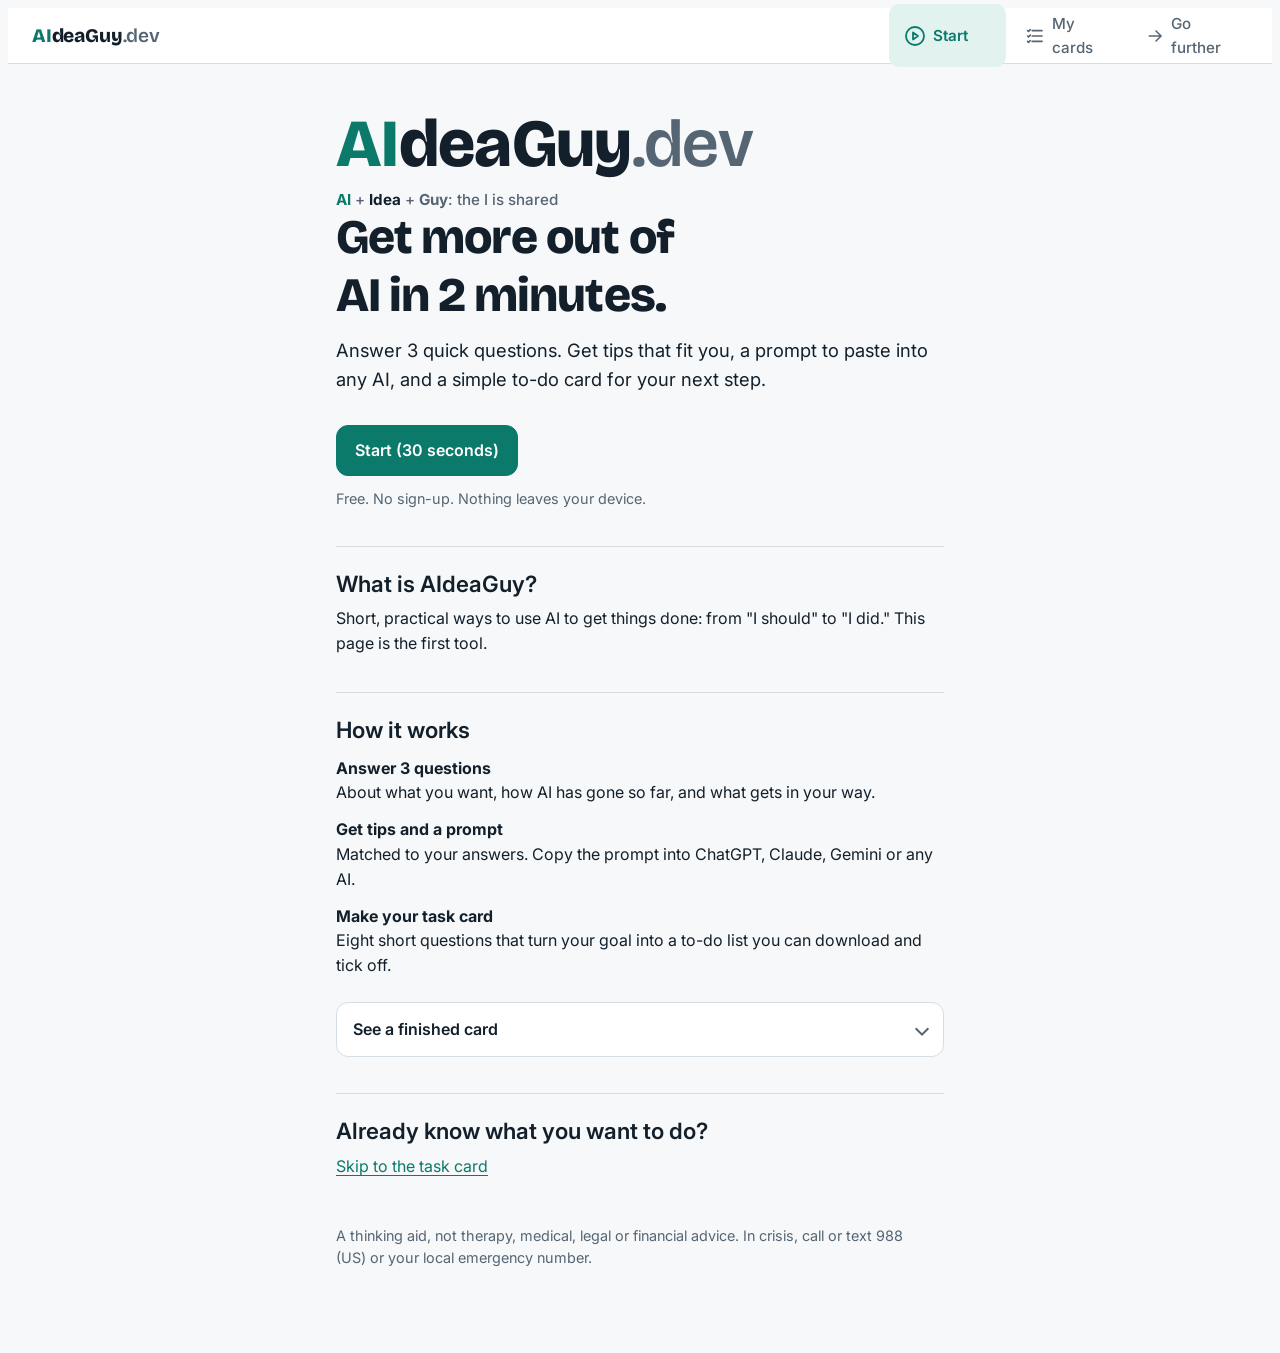
==== index.html @ fec513a1 "AIdeaGuy site v3 with animated wordmark Co-Authored-By: Claude Sonnet 5.5 <noreply@anthropic.com>" ====
<!doctype html>
<html lang="en"><head><meta charset="utf-8"><meta name="viewport" content="width=device-width,initial-scale=1,viewport-fit=cover">
<title>AIdeaGuy</title>
<meta name="description" content="Answer three quick questions and get a plan for getting more from AI, plus a task card you can download as your to-do list. Free, no sign-up.">
<meta name="theme-color" content="#0b7a6b">
<meta property="og:title" content="AIdeaGuy: get more from AI"><meta property="og:description" content="Three quick questions, then a plan and a task card you can download. Free, no sign-up."><meta property="og:type" content="website">
<link rel="icon" href="data:image/svg+xml,%3Csvg xmlns=%27http://www.w3.org/2000/svg%27 viewBox=%270 0 32 32%27%3E%3Crect width=%2732%27 height=%2732%27 rx=%277%27 fill=%27%230b7a6b%27/%3E%3Cpath d=%27M9 17l5 5 9-11%27 stroke=%27white%27 stroke-width=%274%27 fill=%27none%27/%3E%3C/svg%3E">
<link rel="preconnect" href="https://fonts.googleapis.com">
<link rel="stylesheet" href="https://fonts.googleapis.com/css2?family=Bricolage+Grotesque:opsz,wght@12..96,700;12..96,800&family=Inter:wght@400;500;600&display=swap">
<style>
/* Layout: phone first. Sticky top bar, one task per screen, bottom tab bar on phones that moves to the top bar from 720px.
   Accent only on the main action and the current tab. One family (Inter) for the tool; Bricolage only for the landing headline. */
:root{
  --bg:#f6f8fa; --surface:#ffffff; --fg:#13202b; --mut:#566573; --line:#d5dde5; --field:#ffffff;
  --accent:#0b7a6b; --accent-fg:#ffffff; --accent-soft:#e1f2ef; --note:#fbefd9;
  --f-head:"Bricolage Grotesque","Inter","Segoe UI",system-ui,sans-serif;
  --f-body:"Inter","Segoe UI",system-ui,sans-serif;
  --bar-h:56px;
}
@media (prefers-color-scheme:dark){:root:not([data-theme="light"]){
  --bg:#0e161d; --surface:#16212b; --fg:#e8eef3; --mut:#9aabb9; --line:#2a3b4c; --field:#0e161d;
  --accent:#4fd1bd; --accent-fg:#06201b; --accent-soft:#12302c; --note:#33260f; color-scheme:dark}}
:root[data-theme="dark"]{
  --bg:#0e161d; --surface:#16212b; --fg:#e8eef3; --mut:#9aabb9; --line:#2a3b4c; --field:#0e161d;
  --accent:#4fd1bd; --accent-fg:#06201b; --accent-soft:#12302c; --note:#33260f; color-scheme:dark}
*{box-sizing:border-box}
body{background:var(--bg);color:var(--fg);font:1rem/1.55 var(--f-body);-webkit-text-size-adjust:100%}
::selection{background:var(--accent);color:var(--accent-fg)}
button,input,textarea{font:inherit;color:inherit}
button{cursor:pointer}
:focus-visible{outline:3px solid var(--accent);outline-offset:2px;border-radius:6px}
a{color:var(--accent);text-underline-offset:3px}
h1,h2,h3{margin:0;line-height:1.2;text-wrap:balance}
h1{font-family:var(--f-head);font-weight:800;font-size:clamp(2rem,9vw,3rem);letter-spacing:-.02em}
h2{font-size:1.4rem;font-weight:600}
h3{font-size:1.05rem;font-weight:600}
p{margin:0 0 .75rem;max-width:65ch}
.mut{color:var(--mut)}
.small{font-size:.9rem}

/* top bar + nav */
.top{position:sticky;top:env(safe-area-inset-top,0px);z-index:20;background:var(--surface);border-bottom:1px solid var(--line);
  display:flex;align-items:center;gap:12px;justify-content:space-between;height:var(--bar-h);
  padding-left:max(16px,env(safe-area-inset-left,0px));padding-right:max(16px,env(safe-area-inset-right,0px))}
body::before{content:"";position:fixed;inset:0 0 auto;height:env(safe-area-inset-top,0px);background:var(--surface);z-index:30}
.brand{font:800 1.2rem var(--f-head);letter-spacing:-.01em;text-decoration:none;color:var(--fg)}
.priv{font-size:.8rem;color:var(--mut)}
nav.tabs{position:fixed;left:0;right:0;bottom:0;z-index:20;background:var(--surface);border-top:1px solid var(--line);display:flex;
  padding-bottom:env(safe-area-inset-bottom,0px);padding-left:env(safe-area-inset-left,0px);padding-right:env(safe-area-inset-right,0px)}
nav.tabs a{flex:1;display:flex;flex-direction:column;align-items:center;gap:2px;padding:8px 4px;min-height:56px;font-size:.78rem;font-weight:500;color:var(--mut);text-decoration:none}
nav.tabs a svg{width:24px;height:24px;stroke:currentColor;fill:none;stroke-width:1.8;stroke-linecap:round;stroke-linejoin:round}
nav.tabs a[aria-current="page"]{color:var(--accent);font-weight:600}
.wrap{max-width:640px;margin:0 auto;padding-top:24px;padding-bottom:calc(96px + env(safe-area-inset-bottom,0px));
  padding-left:max(16px,env(safe-area-inset-left,0px));padding-right:max(16px,env(safe-area-inset-right,0px))}
@media (min-width:720px){
  nav.tabs{position:static;border:0;background:none;padding:0;gap:4px}
  nav.tabs a{flex-direction:row;gap:6px;min-height:44px;padding:8px 14px;border-radius:10px;font-size:.95rem}
  nav.tabs a[aria-current="page"]{background:var(--accent-soft)}
  .top{padding-left:max(24px,env(safe-area-inset-left,0px));padding-right:max(24px,env(safe-area-inset-right,0px))}
  .priv{display:none}
  .wrap{padding-bottom:64px;padding-top:40px}
}

/* controls */
.btn,.ghost,.chip{min-height:48px;border-radius:12px;padding:12px 18px;border:1px solid var(--line);background:var(--surface);font-weight:500;transition:border-color .15s,background-color .15s}
.btn{background:var(--accent);border-color:var(--accent);color:var(--accent-fg);font-weight:600;width:100%}
.btn:hover{filter:brightness(1.06)}
.ghost{background:transparent;width:100%}
.ghost:hover,.chip:hover{border-color:var(--accent)}
.chip{text-align:left;width:100%}
.chip[aria-pressed="true"]{border-color:var(--accent);background:var(--accent-soft);font-weight:600}
.stack{display:grid;gap:10px;margin-top:16px}
.inline{display:flex;gap:8px;flex-wrap:wrap}
.inline .chip{width:auto;flex:1 1 auto;text-align:center}
@media (min-width:480px){.btn,.ghost{width:auto}}
.linkbtn{background:none;border:0;padding:8px 0;color:var(--accent);min-height:44px;text-decoration:underline;text-underline-offset:3px;text-align:left}
textarea,input[type=text],input[type=email]{width:100%;padding:12px;border-radius:12px;border:1px solid var(--line);background:var(--field);font-size:1rem;line-height:1.45;min-height:48px}
textarea{min-height:84px;resize:vertical}
textarea::placeholder,input::placeholder{color:var(--mut)}
label{display:block;font-weight:600;margin-bottom:4px}
.help{font-size:.9rem;color:var(--mut);margin-bottom:8px}
.bar{height:6px;border-radius:3px;background:var(--line);overflow:hidden;margin:6px 0 20px}
.bar i{display:block;height:100%;background:var(--accent);transition:width .2s ease-out}
.back{margin-top:12px}

/* content blocks (plain, not cards) */
.hero p.lede{font-size:1.15rem;margin-top:12px}
.hero .btn{margin-top:20px}
.steps{list-style:none;margin:12px 0 0;padding:0;display:grid;gap:12px}
.steps b{display:block}
.sect{margin-top:36px;padding-top:24px;border-top:1px solid var(--line)}
.note{background:var(--note);border-radius:10px;padding:12px 14px;margin:14px 0}
.soft{background:var(--accent-soft);border-radius:10px;padding:12px 14px;margin:14px 0}
.tips{list-style:none;margin:12px 0 0;padding:0;display:grid;gap:14px}
.tips li .t{display:block}
.rate{display:flex;gap:8px;margin-top:4px}
.rate button{min-height:44px;padding:6px 14px;border-radius:10px;border:1px solid var(--line);background:transparent;font-size:.88rem;color:var(--mut)}
.rate button[aria-pressed="true"]{border-color:var(--accent);background:var(--accent-soft);color:var(--fg);font-weight:600}
.plain{margin:10px 0 0;padding-left:1.2rem;display:grid;gap:8px}
pre.prompt{white-space:pre-wrap;overflow-wrap:anywhere;background:var(--surface);border:1px solid var(--line);border-radius:12px;padding:14px;font:.92rem/1.5 var(--f-body);margin:8px 0 0}
.vote{display:grid;gap:8px;margin:10px 0}
.vote div{background:var(--surface);border:1px solid var(--line);border-radius:12px;padding:10px 14px;overflow-wrap:anywhere}
.vote b{font-weight:600}
.slot{margin-top:20px}
.slot form{display:grid;gap:10px}
.follow{margin-top:28px}
.follow a{margin-right:16px}

/* card form */
details.f{border:1px solid var(--line);border-radius:12px;background:var(--surface);margin:10px 0}
details.f>summary{list-style:none;cursor:pointer;padding:14px 16px;min-height:52px;display:flex;justify-content:space-between;gap:12px;align-items:center;font-weight:600}
details.f>summary::-webkit-details-marker{display:none}
details.f>summary::after{content:"";width:8px;height:8px;border-right:2px solid var(--mut);border-bottom:2px solid var(--mut);transform:rotate(45deg);flex:none;transition:transform .15s}
details.f[open]>summary::after{transform:rotate(-135deg)}
details.f .body{padding:0 16px 16px}
.tagc{font-size:.78rem;font-weight:500;color:var(--mut);margin-left:6px}
.tagc.must{color:var(--accent);font-weight:600}
.cnt{font-size:.9rem;color:var(--mut);margin:4px 0 10px}
.err{color:#b3261e;font-size:.92rem;margin-top:8px}
@media (prefers-color-scheme:dark){:root:not([data-theme="light"]) .err{color:#ff9a8f}}
:root[data-theme="dark"] .err{color:#ff9a8f}

/* checklist + cards */
.todo{list-style:none;margin:10px 0;padding:0;display:grid;gap:8px}
.todo label{display:flex;gap:12px;align-items:flex-start;font-weight:400;margin:0;padding:12px;border:1px solid var(--line);border-radius:12px;background:var(--surface);min-height:48px;cursor:pointer}
.todo input{width:22px;height:22px;flex:none;margin-top:1px;accent-color:var(--accent)}
.todo input:checked+span{color:var(--mut);text-decoration:line-through}
.cardbox{border:1px solid var(--line);border-radius:12px;background:var(--surface);margin:12px 0}
.cardbox .row{padding:12px 14px;border-top:1px solid var(--line);overflow-wrap:anywhere;white-space:pre-wrap}
.cardbox .row:first-child{border-top:0}
.cardbox b{display:block;font-size:.85rem;color:var(--mut);font-weight:600}
.stats{display:flex;gap:24px;margin:8px 0 16px}
.stats b{display:block;font:700 1.6rem var(--f-head);font-variant-numeric:tabular-nums}
.empty{padding:20px;border:1px dashed var(--line);border-radius:12px}
@media (prefers-reduced-motion:reduce){*{transition:none!important}}
</style>
<link rel="stylesheet" href="wm.css">
</head><body>

<header class="top">
  <a class="brand" href="#start" aria-label="AIdeaGuy home"><span class="wm" aria-hidden="true"><span class="a">A</span><span class="i">I</span><span class="dea">dea</span><span class="guy">Guy</span><span class="dev">.dev</span></span></a>
  <span class="priv">Free · stays on your device</span>
  <nav class="tabs" aria-label="Main">
    <a href="#start" id="n-start"><svg viewBox="0 0 24 24" aria-hidden="true"><circle cx="12" cy="12" r="9"/><path d="M10 8.5l5 3.5-5 3.5z"/></svg>Start</a>
    <a href="#cards" id="n-cards"><svg viewBox="0 0 24 24" aria-hidden="true"><path d="M9 6h11M9 12h11M9 18h11"/><path d="M4 6l1 1 2-2M4 12l1 1 2-2M4 18l1 1 2-2"/></svg>My cards</a>
    <a href="#more" id="n-more"><svg viewBox="0 0 24 24" aria-hidden="true"><path d="M5 12h14M13 6l6 6-6 6"/></svg>Go further</a>
  </nav>
</header>
<main class="wrap" id="app" aria-live="polite"></main>

<script src="wm.js"></script>
<script>
(function(){
  var KEY="aideaguy.v2", app=document.getElementById("app"), blocked=false;
  /* Optional config, read from links.json beside this page: {"tiktok":"https://...","linkedin":"https://...","leadEndpoint":"https://..."}.
     Empty values show nothing. When a value is filled in, the matching footer link or email box appears with no code change. */
  var CFG={tiktok:"",linkedin:"",leadEndpoint:""}, pending=[];
  function load(){try{var s=JSON.parse(localStorage.getItem(KEY)||"null");if(s&&Array.isArray(s.cards)){s.tips=s.tips||{};return s}}catch(e){}return{cards:[],tips:{}}}
  var store=load();
  function save(){try{localStorage.setItem(KEY,JSON.stringify(store))}catch(e){blocked=true}}
  function h(tag,at){var el=document.createElement(tag);at=at||{};for(var k in at){if(k==="class")el.className=at[k];else if(k==="text")el.textContent=at[k];else if(k.slice(0,2)==="on")el.addEventListener(k.slice(2),at[k]);else el.setAttribute(k,at[k])}
    for(var i=2;i<arguments.length;i++){var c=arguments[i];if(c==null)continue;el.appendChild(typeof c==="string"?document.createTextNode(c):c)}return el}
  function clear(n){while(n.firstChild)n.removeChild(n.firstChild)}
  function top(){window.scrollTo(0,0)}
  function isHttps(u){return typeof u==="string"&&/^https:\/\//.test(u)}

  /* ---------- optional: email box and follow links ---------- */
  function fillLead(d,src){
    clear(d);
    var f=h("form",{novalidate:"novalidate"});
    var inp=h("input",{type:"email",id:"lead-"+src,"aria-label":"Your email",placeholder:"you@example.com",autocomplete:"email",required:"required"});
    var msg=h("p",{class:"small mut","aria-live":"polite",text:"Only your email is sent. Your cards stay on your device. Unsubscribe any time."});
    var go=h("button",{class:"ghost",type:"submit",text:"Email me new tips"});
    f.appendChild(h("h3",{text:"Want a new tip now and then?"}));f.appendChild(inp);f.appendChild(go);f.appendChild(msg);
    f.addEventListener("submit",function(e){e.preventDefault();
      if(!inp.validity.valid||!inp.value.trim()){msg.textContent="Enter an email like you@example.com.";inp.focus();return}
      go.disabled=true;go.textContent="Sending...";
      fetch(CFG.leadEndpoint,{method:"POST",headers:{"Content-Type":"application/json",Accept:"application/json"},body:JSON.stringify({email:inp.value.trim(),source:src,site:"aideaguy"})})
        .then(function(r){if(!r.ok)throw 0;f.innerHTML="";f.appendChild(h("p",{text:"Thanks. You're on the list."}))})
        .catch(function(){go.disabled=false;go.textContent="Email me new tips";msg.textContent="That didn't go through. Check your connection and try again."})});
    d.appendChild(f)}
  function leadSlot(src){var d=h("div",{class:"slot"});if(isHttps(CFG.leadEndpoint))fillLead(d,src);else pending.push([d,src]);return d}
  function followEl(){var tt=isHttps(CFG.tiktok),li=isHttps(CFG.linkedin);if(!tt&&!li)return null;
    var p=h("p",{class:"follow"},"Follow for more tips: ");
    if(tt)p.appendChild(h("a",{href:CFG.tiktok,target:"_blank",rel:"noopener",text:"TikTok"}));
    if(li)p.appendChild(h("a",{href:CFG.linkedin,target:"_blank",rel:"noopener",text:"LinkedIn"}));return p}
  var followSlots=[];
  function followSlot(){var d=h("div");var e=followEl();if(e)d.appendChild(e);else followSlots.push(d);return d}
  try{fetch("links.json",{cache:"no-store"}).then(function(r){return r.ok?r.json():null}).then(function(j){
    if(!j)return;CFG.tiktok=j.tiktok||"";CFG.linkedin=j.linkedin||"";CFG.leadEndpoint=j.leadEndpoint||"";
    pending.forEach(function(p){if(isHttps(CFG.leadEndpoint)&&document.body.contains(p[0]))fillLead(p[0],p[1])});
    followSlots.forEach(function(d){var e=followEl();if(e&&document.body.contains(d))d.appendChild(e)})}).catch(function(){})}catch(e){}

  /* ---------- quick questions (3) ---------- */
  var Q=[
    {k:"goal",ask:"What do you want AI to help you with?",opts:[["work","Get something done (work or school)"],["learn","Learn something"],["make","Make or write something"],["earn","Earn or grow (business, channel, side income)"],["decide","Make a decision"]]},
    {k:"exp",ask:"How has AI gone for you so far?",opts:[["new","I have barely tried it"],["meh","I tried it and the answers felt generic"],["often","I use it often and want more from it"]]},
    {k:"snag",ask:"What gets in your way most?",opts:[["ask","I don't know what to ask"],["generic","Answers are generic or off"],["trust","I'm not sure I can trust the answers"],["finish","I start things but don't finish them"]]}
  ];
  /* Tip pools. Each tip has an id so the page can remember what you found useful (on this device only). */
  var TIPS={
    ask:[["a1","Start with the result you want and who it is for, not a question."],["a2","Tell the AI to ask you up to 3 questions before it answers."],["a3","Paste something real (an email, a list, a draft) instead of describing it."],["a4","Say what you already tried. It stops the AI repeating the obvious."],["a5","Ask: \"What would you need to know from me to do this well?\""],["a6","Start small: ask for an outline first, then fill it in one part at a time."]],
    generic:[["g1","Give context: who you are, what you tried, and what a good answer looks like."],["g2","Ask for 2 options with the tradeoffs, not one answer."],["g3","Say what to avoid. \"No jargon, under 150 words\" changes a lot."],["g4","Paste an example of what you like and say \"more like this.\""],["g5","Give it a role and an audience: \"Explain this to a busy manager.\""],["g6","If the first answer is off, say what is off and ask again. Treat it as a conversation."]],
    trust:[["t1","Ask it to list what it is unsure about and what you should check yourself."],["t2","Check one claim against a source you trust before you act on it."],["t3","For money, health or legal choices, use AI to prepare your questions, then ask a professional."],["t4","Ask: \"What would make this answer wrong?\""],["t5","Ask the same question to a second AI and compare. Disagreement shows where to look."],["t6","Be most careful with numbers, dates, names and quotes. Those are where AI slips."]],
    finish:[["f1","Ask for the smallest next step you can do in 10 minutes."],["f2","Pick a time to start, then come back and write what happened."],["f3","Work on one goal at a time. Park the rest in a list."],["f4","Tell the AI your deadline and ask it to work backward from it."],["f5","Ask what the very first thing is and do only that. Then ask again."],["f6","Write down how you will know you are done before you start."]]
  };
  var GOALT={
    work:[["w1","Paste the real task and the deadline. Ask what to do first."],["w2","Ask it to turn a messy brain-dump into a short priority list."],["w3","Have it draft the first version of the email or doc, then you edit."]],
    learn:[["l1","Ask it to quiz you instead of only explaining. You remember what you answer."],["l2","Ask for a 3-step learning path with one small project at each step."],["l3","Explain the idea back in your own words and ask it to find the gaps."]],
    make:[["m1","Show it an example you like and ask for a rough first draft you can edit."],["m2","Ask for 5 different angles before you pick one to develop."],["m3","Edit hard. Tell it what to cut and what to keep, then ask for a second draft."]],
    earn:[["e1","Ask for the cheapest way to test the idea this week, before building anything."],["e2","Ask who would pay for this and what they pay for now. Check that with a real person."],["e3","Treat any income promise, from AI or from anyone, as unproven until you see real results."]],
    decide:[["d1","Ask for the strongest argument against your favorite option."],["d2","List what you would regret in a year if you chose each option."],["d3","Ask what information would change your mind, then go and get it."]]
  };
  var EXP={new:"You don't need special wording. Plain sentences work, and you can say \"I'm new to this, explain simply.\"",meh:"Generic answers usually come from generic questions. Adding context usually fixes most of it.",often:"Save the prompts that worked and reuse them. A short list of your own beats starting fresh each time."};
  var GOALTXT={work:"Get something done for work or school",learn:"Learn something I care about",make:"Make or write something",earn:"Earn or grow something (business, channel, side income)",decide:"Make a decision I've been stuck on"};
  function ts(id){return store.tips[id]||(store.tips[id]={seen:0,rate:""})}
  function pick(pool,n){var c=pool.filter(function(t){return ts(t[0]).rate!=="down"});
    c.sort(function(a,b){var A=ts(a[0]),B=ts(b[0]);return(A.seen*2-(A.rate==="up"?1:0))-(B.seen*2-(B.rate==="up"?1:0))});return c.slice(0,n)}

  var run={mode:"home",qi:0,qz:{},f:{},tipList:null};
  function resetRun(){run={mode:"home",qi:0,qz:{},f:{},tipList:null}}

  /* ---------- a finished example (used on home and in the form) ---------- */
  var EX={goal:"Send my resume to 5 companies I like this week.",why:"I need a better job before my lease renews.",done:"5 applications sent and 5 confirmation emails in my inbox.",fence:"No paid job boards. At most 1 hour a day.",decides:"Me",known:"3 of the 5 are hiring.",guess:"That they reply within a week.",step:"Open my resume and list 5 companies.",when:"Today",size:"About an hour"};
  function exampleEl(){
    var d=h("div");
    var rows=[["1. Goal",EX.goal],["2. Why",EX.why],["3. Done when",EX.done],["4. Fence",EX.fence],["5. Who decides",EX.decides],["6. Known / guessing","Known: "+EX.known+"\nGuessing: "+EX.guess],["7. First step",EX.step+" ("+EX.when+", "+EX.size.toLowerCase()+")"],["8. Report back","Result, evidence, what I could not check, next step"]];
    var box=h("div",{class:"cardbox"});rows.forEach(function(r){box.appendChild(h("div",{class:"row"},h("b",{text:r[0]}),r[1]))});d.appendChild(box);
    d.appendChild(h("p",{class:"mut",style:"margin-top:12px",text:"The card turns into this to-do list:"}));
    var ul=h("ul",{class:"todo"});["First step (Today): "+EX.step,"Finish line: "+EX.done,"Stay inside the fence: "+EX.fence,"Check this guess: "+EX.guess,"Report back: result, evidence, what I could not check, next step"].forEach(function(t){
      var cb=h("input",{type:"checkbox",disabled:"disabled","aria-hidden":"true"});ul.appendChild(h("li",{},h("label",{style:"cursor:default"},cb,h("span",{text:t}))))});
    d.appendChild(ul);return d}

  /* ---------- views ---------- */
  function vHome(){
    clear(app);
    var big=h("span",{class:"wm big","aria-hidden":"true"});
    [["a","A"],["i","I"],["dea","dea"],["guy","Guy"],["dev",".dev"]].forEach(function(x){big.appendChild(h("span",{class:x[0],text:x[1]}))});
    app.appendChild(h("section",{class:"hero"},
      big,h("span",{class:"wmcap"},h("b",{class:"c1",text:"AI"})," + ",h("b",{class:"c2",text:"Idea"})," + ",h("b",{text:"Guy"}),": the I is shared"),
      h("h1",{text:"Get more out of AI in 2 minutes."}),
      h("p",{class:"lede",text:"Answer 3 quick questions. Get tips that fit you, a prompt to paste into any AI, and a simple to-do card for your next step."}),
      h("button",{class:"btn",type:"button",text:"Start (30 seconds)",onclick:function(){run.mode="quiz";run.qi=0;route()}}),
      h("p",{class:"small mut",style:"margin-top:12px",text:"Free. No sign-up. Nothing leaves your device."})));
    app.appendChild(h("section",{class:"sect"},h("h2",{text:"What is AIdeaGuy?"}),
      h("p",{style:"margin-top:8px",text:"Short, practical ways to use AI to get things done: from \"I should\" to \"I did.\" This page is the first tool."})));
    app.appendChild(h("section",{class:"sect"},h("h2",{text:"How it works"}),
      h("ol",{class:"steps"},
        h("li",{},h("b",{text:"Answer 3 questions"}),"About what you want, how AI has gone so far, and what gets in your way."),
        h("li",{},h("b",{text:"Get tips and a prompt"}),"Matched to your answers. Copy the prompt into ChatGPT, Claude, Gemini or any AI."),
        h("li",{},h("b",{text:"Make your task card"}),"Eight short questions that turn your goal into a to-do list you can download and tick off."))));
    var ex=h("details",{class:"f",style:"margin-top:24px"});ex.appendChild(h("summary",{},h("span",{text:"See a finished card"})));ex.appendChild(h("div",{class:"body"},exampleEl()));app.appendChild(ex);window.initWm&&window.initWm();
    app.appendChild(h("section",{class:"sect"},h("h2",{text:"Already know what you want to do?"}),
      h("button",{class:"linkbtn",type:"button",text:"Skip to the task card",onclick:function(){run.mode="form";route()}})));
    app.appendChild(followSlot());
    app.appendChild(h("p",{class:"small mut",style:"margin-top:36px",text:"A thinking aid, not therapy, medical, legal or financial advice. In crisis, call or text 988 (US) or your local emergency number."}));
  }

  function vQuiz(){
    clear(app);var q=Q[run.qi];
    app.appendChild(h("p",{class:"small mut",text:"Question "+(run.qi+1)+" of "+Q.length}));
    app.appendChild(h("div",{class:"bar","aria-hidden":"true"},h("i",{style:"width:"+Math.round((run.qi)/Q.length*100+8)+"%"})));
    app.appendChild(h("h2",{text:q.ask}));
    var box=h("div",{class:"stack"});
    q.opts.forEach(function(o){box.appendChild(h("button",{class:"chip",type:"button",text:o[1],"aria-pressed":String(run.qz[q.k]===o[0]),onclick:function(){
      run.qz[q.k]=o[0];if(run.qi<Q.length-1){run.qi++}else{run.mode="plan";run.tipList=null}route()}}))});
    app.appendChild(box);
    app.appendChild(h("button",{class:"linkbtn back",type:"button",text:"Back",onclick:function(){if(run.qi>0)run.qi--;else run.mode="home";route()}}));
  }

  function promptText(){
    return "I want help with: [describe it in one line].\n\nBefore you answer, ask me up to 3 short questions.\nThen give me:\n1. The first step I can do in 10 minutes.\n2. One way this could go wrong.\n3. What you are unsure about, so I know what to check myself.";
  }
  function copyBtn(label,getText,cls){var b=h("button",{class:cls||"ghost",type:"button",text:label});
    b.addEventListener("click",function(){var t=getText();var ok=function(){b.textContent="Copied"};
      var fb=function(){var ta=h("textarea",{"aria-hidden":"true",style:"position:fixed;opacity:0;left:-9999px"});ta.value=t;document.body.appendChild(ta);ta.select();try{document.execCommand("copy");ok()}catch(e){b.textContent="Press and hold to copy"}document.body.removeChild(ta)};
      if(navigator.clipboard&&navigator.clipboard.writeText)navigator.clipboard.writeText(t).then(ok,fb);else fb()});return b}

  function vPlan(){
    clear(app);var z=run.qz;
    if(!run.tipList){run.tipList=pick(TIPS[z.snag],3).concat(pick(GOALT[z.goal],1));run.tipList.forEach(function(t){ts(t[0]).seen++});save()}
    app.appendChild(h("h2",{text:"Here is what to try"}));
    var ul=h("ul",{class:"tips"});
    run.tipList.forEach(function(t){
      var st=ts(t[0]);var up=h("button",{type:"button",text:"Useful","aria-pressed":String(st.rate==="up")});var dn=h("button",{type:"button",text:"Not for me","aria-pressed":String(st.rate==="down")});
      function setR(r){st.rate=st.rate===r?"":r;up.setAttribute("aria-pressed",String(st.rate==="up"));dn.setAttribute("aria-pressed",String(st.rate==="down"));save();note.textContent=st.rate==="down"?"Got it. We'll show different tips next time.":st.rate==="up"?"Noted. We'll keep tips like this.":""}
      up.addEventListener("click",function(){setR("up")});dn.addEventListener("click",function(){setR("down")});
      var note=h("span",{class:"small mut","aria-live":"polite"});
      ul.appendChild(h("li",{},h("span",{class:"t",text:t[1]}),h("div",{class:"rate"},up,dn,note)))});
    app.appendChild(ul);
    app.appendChild(h("p",{class:"small mut",style:"margin-top:12px",text:"Tips you haven't seen come first, and tips you mark \"Not for me\" stay hidden. This is kept on your device only."}));
    app.appendChild(h("p",{class:"mut",style:"margin-top:12px",text:EXP[z.exp]}));
    app.appendChild(h("section",{class:"sect"},h("h3",{text:"Paste this into any AI"}),
      h("pre",{class:"prompt",text:promptText()}),
      h("div",{class:"stack"},copyBtn("Copy prompt",promptText))));
    app.appendChild(h("section",{class:"sect"},h("h3",{text:"Want it as a to-do list?"}),
      h("p",{class:"mut",text:"Turn your goal into a task card in about a minute. You can download it and tick things off."}),
      h("div",{class:"stack"},h("button",{class:"btn",type:"button",text:"Make my to-do card",onclick:function(){if(!run.f.goal)run.f.goal=GOALTXT[z.goal]||"";run.mode="form";route()}}))));
    app.appendChild(leadSlot("plan"));
    app.appendChild(h("button",{class:"linkbtn back",type:"button",text:"Change my answers",onclick:function(){run.mode="quiz";run.qi=0;route()}}));
  }

  /* ---------- the eight-field card ---------- */
  var F=[
    {n:1,k:"goal",must:1,label:"What is the goal?",help:"The result you want, and who it is for. One sentence.",ex:EX.goal},
    {n:2,k:"why",label:"Why does it matter?",help:"What this serves, or what happens if you skip it.",ex:EX.why},
    {n:3,k:"done",must:1,label:"How will you know it is done?",help:"Something you or a stranger could check: a number, something you can see, or a person saying yes.",ex:EX.done},
    {n:4,k:"fence",label:"What will you NOT do or spend?",help:"A limit on time, money or scope. It protects you.",ex:EX.fence},
    {n:5,k:"decides",type:"chips",label:"Who decides if it is good enough?",opts:["Me","Me and one other person","Someone else"]},
    {n:6,k:"known",label:"What do you know, and what are you guessing?",type:"two",help:"Naming a guess tells you what to check first."},
    {n:7,k:"step",must:1,label:"What is the first step, and when?",help:"Something you can do in 10 minutes or less. A physical action: open, call, write, look up, ask.",ex:EX.step,type:"step"},
    {n:8,k:"report",label:"How will you report back?",type:"fixed"}
  ];
  var REPORT="Result: DONE, PARTIAL, NOT CHECKED or BLOCKED.\nEvidence: what you did or saw.\nCould not check: say so plainly. That counts as a good answer.\nNext: the one thing that moves it forward.";

  function vForm(){
    clear(app);var f=run.f;
    app.appendChild(h("h2",{text:"Your task card"}));
    app.appendChild(h("p",{class:"mut",style:"margin-top:6px",text:"Fill the three marked Start here. The rest make it stronger and are optional."}));
    var exd=h("details",{class:"f"});exd.appendChild(h("summary",{},h("span",{text:"See a finished example"})));exd.appendChild(h("div",{class:"body"},exampleEl()));app.appendChild(exd);
    var cnt=h("p",{class:"cnt","aria-live":"polite",style:"margin-top:14px"});app.appendChild(cnt);
    function essentials(){var n=0;["goal","done","step"].forEach(function(k){if((f[k]||"").trim())n++});return n}
    function upd(){cnt.textContent=essentials()+" of 3 essentials done"}
    F.forEach(function(d){
      var det=h("details",{class:"f"});if(d.must)det.setAttribute("open","");
      det.appendChild(h("summary",{},h("span",{},d.n+". "+d.label,h("span",{class:"tagc"+(d.must?" must":""),text:d.must?"Start here":"optional"}))));
      var body=h("div",{class:"body"});
      if(d.help)body.appendChild(h("div",{class:"help",text:d.help}));
      var id="fld-"+d.k;
      if(d.type==="chips"){
        var row=h("div",{class:"inline"});d.opts.forEach(function(o){var b=h("button",{class:"chip",type:"button",text:o,"aria-pressed":String(f[d.k]===o),onclick:function(){f[d.k]=o;Array.prototype.forEach.call(row.children,function(x){x.setAttribute("aria-pressed","false")});b.setAttribute("aria-pressed","true")}});row.appendChild(b)});body.appendChild(row);
      }else if(d.type==="fixed"){
        body.appendChild(h("pre",{class:"prompt",text:REPORT}));
      }else if(d.type==="two"){
        var a=h("textarea",{id:id+"-k","aria-label":"What I have checked",placeholder:"What I have checked",style:"min-height:64px"});a.value=f.known||"";a.addEventListener("input",function(){f.known=a.value});
        var b2=h("textarea",{id:id+"-g","aria-label":"What I am guessing",placeholder:"What I am guessing",style:"min-height:64px;margin-top:8px"});b2.value=f.guess||"";b2.addEventListener("input",function(){f.guess=b2.value});
        body.appendChild(a);body.appendChild(b2);
      }else{
        var ta=h("textarea",{id:id,"aria-label":d.label,placeholder:d.ex?"Example: "+d.ex:""});ta.value=f[d.k]||"";ta.addEventListener("input",function(){f[d.k]=ta.value;upd()});
        body.appendChild(ta);
        if(d.ex)body.appendChild(h("button",{class:"linkbtn",type:"button",text:"Use the example",onclick:function(){ta.value=d.ex;f[d.k]=d.ex;upd();ta.focus()}}));
        if(d.type==="step"){
          body.appendChild(h("label",{style:"margin-top:8px",text:"When will you start?"}));
          var w=h("div",{class:"inline"});["Today","Tomorrow","This week"].forEach(function(o){var c=h("button",{class:"chip",type:"button",text:o,"aria-pressed":String(f.when===o),onclick:function(){f.when=o;Array.prototype.forEach.call(w.children,function(x){x.setAttribute("aria-pressed","false")});c.setAttribute("aria-pressed","true")}});w.appendChild(c)});body.appendChild(w);
          body.appendChild(h("label",{style:"margin-top:12px",text:"How big is the whole thing?"}));
          var s=h("div",{class:"inline"});["Under 10 min","About an hour","A few hours","Days or more"].forEach(function(o){var c=h("button",{class:"chip",type:"button",text:o,"aria-pressed":String(f.size===o),onclick:function(){f.size=o;Array.prototype.forEach.call(s.children,function(x){x.setAttribute("aria-pressed","false")});c.setAttribute("aria-pressed","true")}});s.appendChild(c)});body.appendChild(s);
        }
      }
      det.appendChild(body);app.appendChild(det);
    });
    upd();
    var err=h("div",{class:"err",role:"alert"});app.appendChild(err);
    app.appendChild(h("div",{class:"stack"},
      h("button",{class:"btn",type:"button",text:"Make my to-do list",onclick:function(){
        var miss=[];if(!(f.goal||"").trim())miss.push("the goal (1)");if(!(f.done||"").trim())miss.push("how you will know it is done (3)");if(!(f.step||"").trim())miss.push("the first step (7)");
        if(miss.length){err.textContent="Add "+miss.join(", ")+" first. A few words is enough.";return}
        var rec={id:Date.now(),created:new Date().toISOString(),f:JSON.parse(JSON.stringify(f)),checks:{}};store.cards.push(rec);save();run.last=rec;run.mode="done";route()}}),
      h("button",{class:"ghost",type:"button",text:"Back",onclick:function(){run.mode=run.qz.goal?"plan":"home";route()}})));
  }

  /* ---------- the to-do list ---------- */
  function items(c){var f=c.f,L=[];
    L.push(["step","First step ("+(f.when||"when you choose")+"): "+f.step]);
    L.push(["done","Finish line: "+f.done]);
    if((f.fence||"").trim())L.push(["fence","Stay inside the fence: "+f.fence]);
    if(f.decides&&f.decides!=="Me")L.push(["decides","Agree who decides: "+f.decides]);
    if((f.guess||"").trim())L.push(["guess","Check this guess: "+f.guess]);
    L.push(["report","Report back: result, evidence, what I could not check, next step"]);
    return L}
  function asText(c){var f=c.f;
    var t="MY PLAN: "+f.goal+"\nMade at AIdeaGuy.dev on "+new Date(c.created).toLocaleDateString()+"\n\nTO DO\n";
    items(c).forEach(function(i){t+="- [ ] "+i[1]+"\n"});
    t+="\nTHE CARD\n1. Goal: "+f.goal+"\n2. Why: "+(f.why||"(not filled)")+"\n3. Done when: "+f.done+"\n4. Fence: "+(f.fence||"(none set)")+"\n5. Who decides: "+(f.decides||"Me")+"\n6. Known: "+(f.known||"(not filled)")+"\n   Guessing: "+(f.guess||"(not filled)")+"\n7. First step: "+f.step+" ("+(f.when||"no date")+"; size: "+(f.size||"not set")+")\n8. Report back: "+REPORT.replace(/\n/g," ")+"\n";
    return t}
  function download(name,text){try{var b=new Blob([text],{type:"text/plain;charset=utf-8"});var u=URL.createObjectURL(b);var a=h("a",{href:u,download:name});document.body.appendChild(a);a.click();document.body.removeChild(a);setTimeout(function(){URL.revokeObjectURL(u)},1500);return true}catch(e){return false}}
  function listEl(c,persist){var ul=h("ul",{class:"todo"});
    items(c).forEach(function(i){var cb=h("input",{type:"checkbox"});cb.checked=!!c.checks[i[0]];
      cb.addEventListener("change",function(){c.checks[i[0]]=cb.checked;save();if(persist)persist()});
      ul.appendChild(h("li",{},h("label",{},cb,h("span",{text:i[1]}))))});return ul}
  function vDone(){
    clear(app);var c=run.last;
    app.appendChild(h("h2",{text:"Your to-do list is ready"}));
    app.appendChild(h("p",{class:"mut",style:"margin-top:6px",text:"Goal: "+c.f.goal}));
    app.appendChild(listEl(c));
    var msg=h("p",{class:"small mut","aria-live":"polite"});
    app.appendChild(h("div",{class:"stack"},
      h("button",{class:"btn",type:"button",text:"Download my list",onclick:function(){var ok=download("my-task-card.txt",asText(c));msg.textContent=ok?"Download started. If nothing happened, use Copy instead.":"Your browser blocked the download. Use Copy instead."}}),
      copyBtn("Copy my list",function(){return asText(c)}),
      h("button",{class:"ghost",type:"button",text:"See it in My cards",onclick:function(){location.hash="#cards"}})));
    app.appendChild(msg);
    app.appendChild(h("div",{class:"soft",text:"Saved in this browser. Come back to My cards to tick things off. Downloading gives you a copy you can keep or send."}));
    if(blocked)app.appendChild(h("div",{class:"note",text:"This browser blocked saving, so the list will be lost when you close the page. Download or copy it now."}));
    app.appendChild(h("section",{class:"sect"},h("h3",{text:"One more habit worth having"}),
      h("p",{class:"mut",text:"AI can sound sure and be wrong. Here is a 2-minute way to check it before you act."}),
      h("div",{class:"stack"},h("a",{class:"ghost",style:"text-decoration:none;display:inline-flex;align-items:center;justify-content:center;color:var(--fg)",href:"#more",text:"Learn the check"}))));
    app.appendChild(leadSlot("done"));
    app.appendChild(h("button",{class:"linkbtn",type:"button",text:"Make another card",onclick:function(){resetRun();run.mode="home";route()}}));
  }

  function vCards(){
    clear(app);app.appendChild(h("h2",{text:"My cards"}));
    var cs=store.cards;
    if(!cs.length){app.appendChild(h("div",{class:"empty",style:"margin-top:12px"},h("p",{text:"No cards yet. Make one and your to-do list shows up here, where you can tick things off."}),h("div",{class:"stack"},h("button",{class:"btn",type:"button",text:"Start",onclick:function(){resetRun();location.hash="#start"}}))));return}
    var started=cs.filter(function(c){return c.checks.step}).length;
    var stats=h("div",{class:"stats"},h("div",{},h("b",{text:String(cs.length)}),"cards"),h("div",{},h("b",{text:String(started)}),"first steps done"));
    app.appendChild(stats);
    cs.slice().reverse().forEach(function(c){
      var box=h("section",{class:"sect"});box.appendChild(h("h3",{text:c.f.goal}));
      box.appendChild(h("p",{class:"small mut",text:new Date(c.created).toLocaleDateString()}));
      box.appendChild(listEl(c,function(){var n=store.cards.filter(function(x){return x.checks.step}).length;stats.children[1].firstChild.textContent=String(n)}));
      var m=h("p",{class:"small mut","aria-live":"polite"});
      box.appendChild(h("div",{class:"stack"},copyBtn("Copy list",function(){return asText(c)}),
        h("button",{class:"ghost",type:"button",text:"Download list",onclick:function(){m.textContent=download("my-task-card.txt",asText(c))?"Download started. If nothing happened, use Copy.":"Download blocked. Use Copy."}})));
      box.appendChild(m);app.appendChild(box)});
    var w=h("p",{class:"small mut",style:"margin-top:32px"},"Cards and tip ratings are saved only in this browser on this device. ");
    var wb=h("button",{class:"linkbtn",type:"button",text:"Delete my saved data"});
    wb.addEventListener("click",function(){if(wb.getAttribute("data-armed")!=="1"){wb.setAttribute("data-armed","1");wb.textContent="Tap again to delete everything. This cannot be undone.";return}
      store={cards:[],tips:{}};try{localStorage.removeItem(KEY)}catch(e){}vCards()});
    w.appendChild(wb);app.appendChild(w);
  }

  /* ---------- Go further: value first, then an optional next step ---------- */
  var CHECKPROMPT="List every factual claim in your last answer (numbers, dates, names, quotes).\nMark the 2 that matter most for my decision.\nFor each one, tell me how likely you are to be wrong and how I can check it myself.";
  function vMore(){
    clear(app);
    app.appendChild(h("h2",{text:"Check AI before you trust it"}));
    app.appendChild(h("p",{style:"margin-top:8px",text:"AI can sound sure and still be wrong. You don't need a tool to catch most of it. You need a habit."}));
    app.appendChild(h("h3",{style:"margin-top:20px",text:"The 2-minute habit"}));
    app.appendChild(h("ol",{class:"plain"},h("li",{text:"Ask the AI to list the claims it made."}),h("li",{text:"Pick the one or two that matter for your decision."}),h("li",{text:"Check them with a second AI or a source you trust."})));
    app.appendChild(h("pre",{class:"prompt",text:CHECKPROMPT}));
    app.appendChild(h("div",{class:"stack"},copyBtn("Copy this prompt",function(){return CHECKPROMPT})));

    app.appendChild(h("section",{class:"sect"},h("h3",{text:"What a real check looks like"}),
      h("p",{class:"mut",style:"margin-top:6px",text:"We sent a false claim to two different AI models and asked each one to judge it. This was recorded on 21 Nov 2026."}),
      h("div",{class:"vote"},
        h("div",{},h("b",{text:"Claim: "}),"\"The Eiffel Tower is located in Rome, Italy.\""),
        h("div",{},h("b",{text:"Model 1 (GPT-OSS): "}),"FALSE. \"Eiffel Tower is in Paris, France.\""),
        h("div",{},h("b",{text:"Model 2 (Qwen): "}),"FALSE. \"It is in Paris, France.\""),
        h("div",{},h("b",{text:"Result: "}),"flagged as false, in under half a second.")),
      h("p",{class:"mut",text:"Two models agreeing lowers the risk. It does not remove it: models can be wrong together, so check anything that really matters."})));

    app.appendChild(h("section",{class:"sect"},h("h3",{text:"Doing this by hand every time is slow"}),
      h("p",{style:"margin-top:6px",text:"A PAI (personal AI) is an AI assistant that is yours. It has its own ID and a trust score built from what it actually does, and it can run checks like the one above for you."}),
      h("p",{class:"mut",text:"It is optional. Nothing on this site needs one."})));

    app.appendChild(h("section",{class:"sect"},h("h3",{text:"What a PAI does today"}),
      h("ul",{class:"plain"},h("li",{text:"Gets an ID and a starting trust score that moves as it earns trust."}),h("li",{text:"Runs live checks like the one above, and shows you each model's answer."})),
      h("h3",{style:"margin-top:20px",text:"What it does not do yet"}),
      h("p",{style:"margin-top:6px",text:"Manage your email, calendar or money. Ask you about your rules and limits. Learn from your history. Please don't connect any of those. Nothing should act for you until you have set rules."})));

    app.appendChild(h("section",{class:"sect"},h("h3",{text:"Why you can look before you trust it"}),
      h("p",{style:"margin-top:6px",text:"The checker behind it is open source (Apache-2.0), free, and needs no account. It reports what it can confirm and what it cannot. It is not a guarantee that something is true."}),
      h("p",{class:"mut",text:"If you want to try it: you name your PAI, save an ID and key, and see a live check with each model's vote. It takes about a minute and opens TrustShell.dev in a new tab."}),
      h("div",{class:"stack"},h("a",{class:"ghost",style:"text-decoration:none;display:inline-flex;align-items:center;justify-content:center;color:var(--fg)",href:"https://www.trustshell.dev/create",target:"_blank",rel:"noopener",text:"Try a PAI (optional)"}))));
    app.appendChild(followSlot());
  }

  /* ---------- router ---------- */
  function route(){
    var v=(location.hash||"#start").slice(1);if(["start","cards","more"].indexOf(v)<0)v="start";
    ["start","cards","more"].forEach(function(k){var a=document.getElementById("n-"+k);if(k===v)a.setAttribute("aria-current","page");else a.removeAttribute("aria-current")});
    if(v==="start"){({home:vHome,quiz:vQuiz,plan:vPlan,form:vForm,done:vDone})[run.mode]()}
    else if(v==="cards")vCards();else vMore();
    top();
  }
  window.addEventListener("hashchange",function(){if((location.hash==="#start"||location.hash==="")&&run.mode==="done")run.mode="home";route()});
  document.getElementById("n-start").addEventListener("click",function(){if(location.hash==="#start"||!location.hash){resetRun();route()}});
  route();
})();
</script>
</body></html>
---- wm.css ----
/* AIdeaGuy wordmark: AI -> A mutes, "dea" arrives so I+dea reads "Idea" -> Guy -> .dev. Plays once; final state is static. */
.wm{font:800 1.2rem var(--f-head);letter-spacing:-.01em;color:var(--fg);white-space:nowrap;display:inline-block;position:relative}
.wm .a,.wm .i{color:var(--accent)}
.wm .dev{color:var(--mut);font-weight:600}
.wm .dea,.wm .guy,.wm .dev,.wmcap{opacity:0}
.wm.go .a{animation:wmA 1.7s 1.1s ease both}
.wm.go .dea{animation:wmIn .5s 1.2s ease both}
.wm.go .guy{animation:wmIn .5s 2.8s ease both}
.wm.go .dev{animation:wmIn .5s 3.4s ease both}
.wm.go~.wmcap{animation:wmIn .6s 3.9s ease both}
.wm.still .dea,.wm.still .guy,.wm.still .dev,.wm.still~.wmcap{opacity:1}
@keyframes wmA{0%{color:var(--accent);opacity:1}18%,78%{color:var(--mut);opacity:.35}100%{color:var(--accent);opacity:1}}
@keyframes wmIn{from{opacity:0;transform:translateY(.25em)}to{opacity:1;transform:none}}
/* big version + caption that names the three words (the I is shared) */
.wm.big{font-size:clamp(2.4rem,12vw,4.2rem)}
.wmcap{display:block;font:500 .95rem var(--f-body);color:var(--mut);margin-top:6px}
.wmcap b{font-weight:700}.wmcap .c1{color:var(--accent)}.wmcap .c2{color:var(--fg)}
@media (prefers-reduced-motion:reduce){.wm .dea,.wm .guy,.wm .dev,.wmcap{opacity:1;animation:none!important}.wm .a{animation:none!important}}
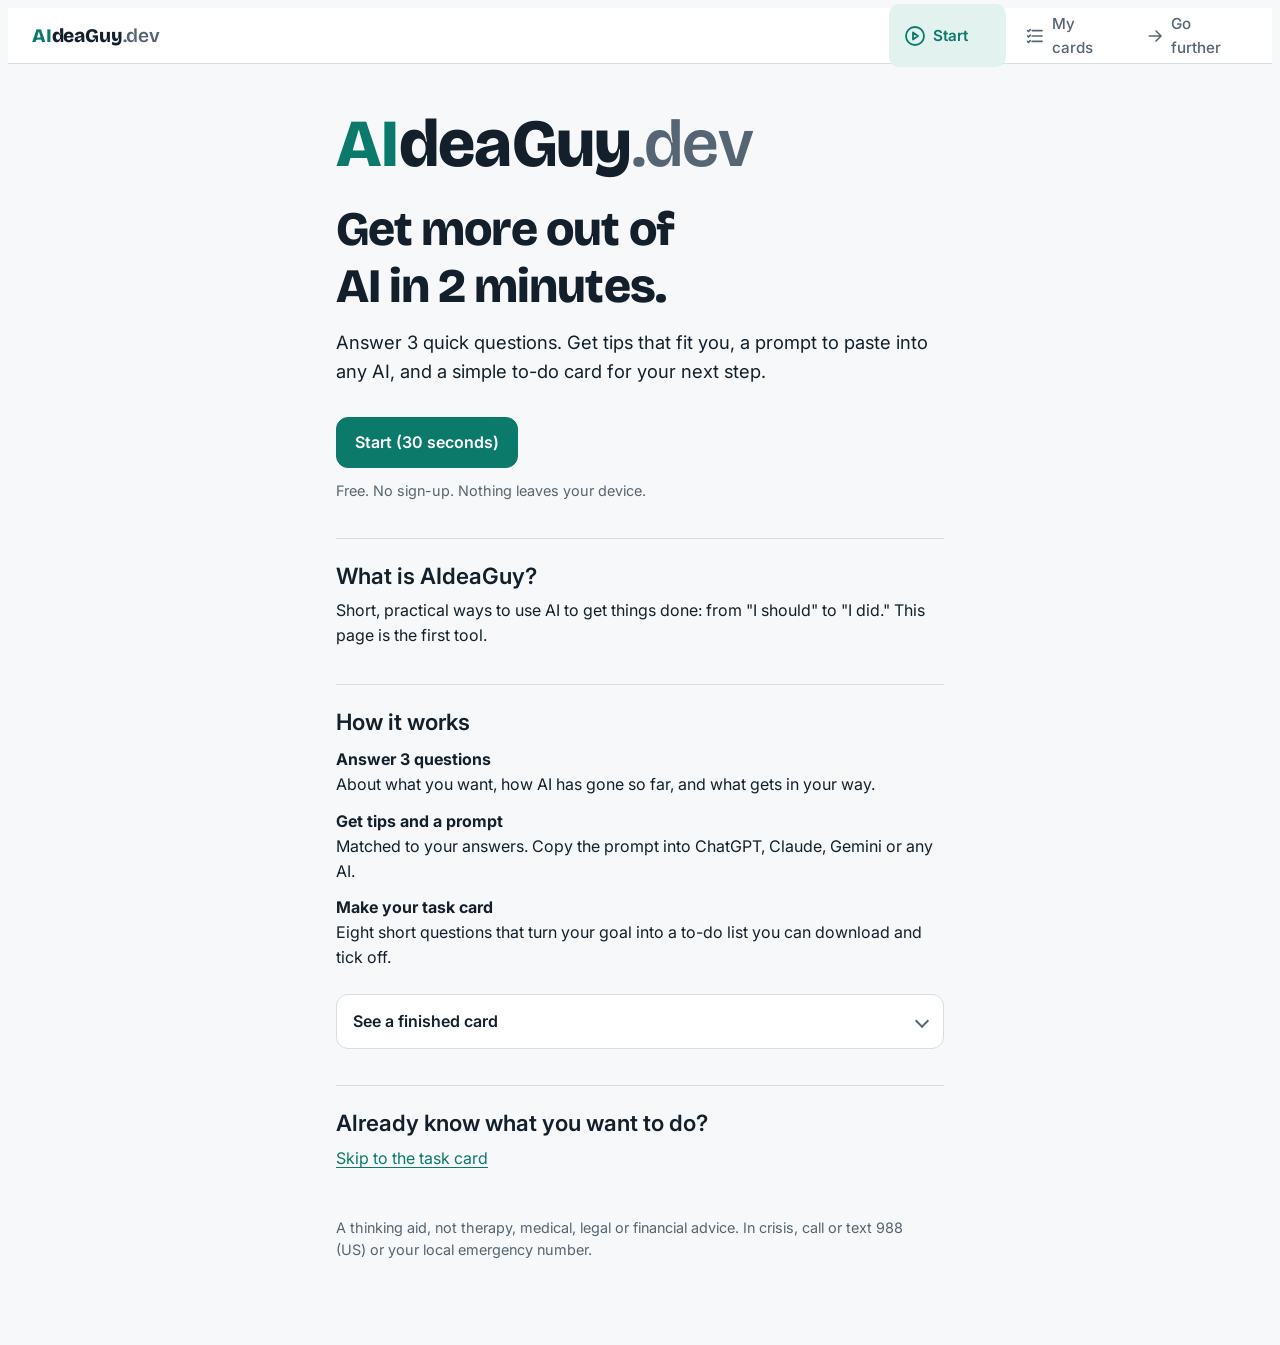
==== commit 3f13f99c: "Remove wordmark caption Co-Authored-By: Claude Sonnet 5.5 <noreply@anthropic.com>" ====
--- a/index.html
+++ b/index.html
@@ -237,8 +237,7 @@
     var big=h("span",{class:"wm big","aria-hidden":"true"});
     [["a","A"],["i","I"],["dea","dea"],["guy","Guy"],["dev",".dev"]].forEach(function(x){big.appendChild(h("span",{class:x[0],text:x[1]}))});
     app.appendChild(h("section",{class:"hero"},
-      big,h("span",{class:"wmcap"},h("b",{class:"c1",text:"AI"})," + ",h("b",{class:"c2",text:"Idea"})," + ",h("b",{text:"Guy"}),": the I is shared"),
-      h("h1",{text:"Get more out of AI in 2 minutes."}),
+      big,h("h1",{text:"Get more out of AI in 2 minutes."}),
       h("p",{class:"lede",text:"Answer 3 quick questions. Get tips that fit you, a prompt to paste into any AI, and a simple to-do card for your next step."}),
       h("button",{class:"btn",type:"button",text:"Start (30 seconds)",onclick:function(){run.mode="quiz";run.qi=0;route()}}),
       h("p",{class:"small mut",style:"margin-top:12px",text:"Free. No sign-up. Nothing leaves your device."})));
--- a/wm.css
+++ b/wm.css
@@ -2,17 +2,12 @@
 .wm{font:800 1.2rem var(--f-head);letter-spacing:-.01em;color:var(--fg);white-space:nowrap;display:inline-block;position:relative}
 .wm .a,.wm .i{color:var(--accent)}
 .wm .dev{color:var(--mut);font-weight:600}
-.wm .dea,.wm .guy,.wm .dev,.wmcap{opacity:0}
-.wm.go .a{animation:wmA 1.7s 1.1s ease both}
+.wm .dea,.wm .guy,.wm .dev,.wm.go .a{animation:wmA 1.7s 1.1s ease both}
 .wm.go .dea{animation:wmIn .5s 1.2s ease both}
 .wm.go .guy{animation:wmIn .5s 2.8s ease both}
 .wm.go .dev{animation:wmIn .5s 3.4s ease both}
-.wm.go~.wmcap{animation:wmIn .6s 3.9s ease both}
-.wm.still .dea,.wm.still .guy,.wm.still .dev,.wm.still~.wmcap{opacity:1}
-@keyframes wmA{0%{color:var(--accent);opacity:1}18%,78%{color:var(--mut);opacity:.35}100%{color:var(--accent);opacity:1}}
+.wm.go~.wm.still .dea,.wm.still .guy,.wm.still .dev,.wm.still~@keyframes wmA{0%{color:var(--accent);opacity:1}18%,78%{color:var(--mut);opacity:.35}100%{color:var(--accent);opacity:1}}
 @keyframes wmIn{from{opacity:0;transform:translateY(.25em)}to{opacity:1;transform:none}}
 /* big version + caption that names the three words (the I is shared) */
-.wm.big{font-size:clamp(2.4rem,12vw,4.2rem)}
-.wmcap{display:block;font:500 .95rem var(--f-body);color:var(--mut);margin-top:6px}
-.wmcap b{font-weight:700}.wmcap .c1{color:var(--accent)}.wmcap .c2{color:var(--fg)}
-@media (prefers-reduced-motion:reduce){.wm .dea,.wm .guy,.wm .dev,.wmcap{opacity:1;animation:none!important}.wm .a{animation:none!important}}
+.wm.big{font-size:clamp(2.4rem,12vw,4.2rem);margin-bottom:.25em}
+@media (prefers-reduced-motion:reduce){.wm .dea,.wm .guy,.wm .dev,
